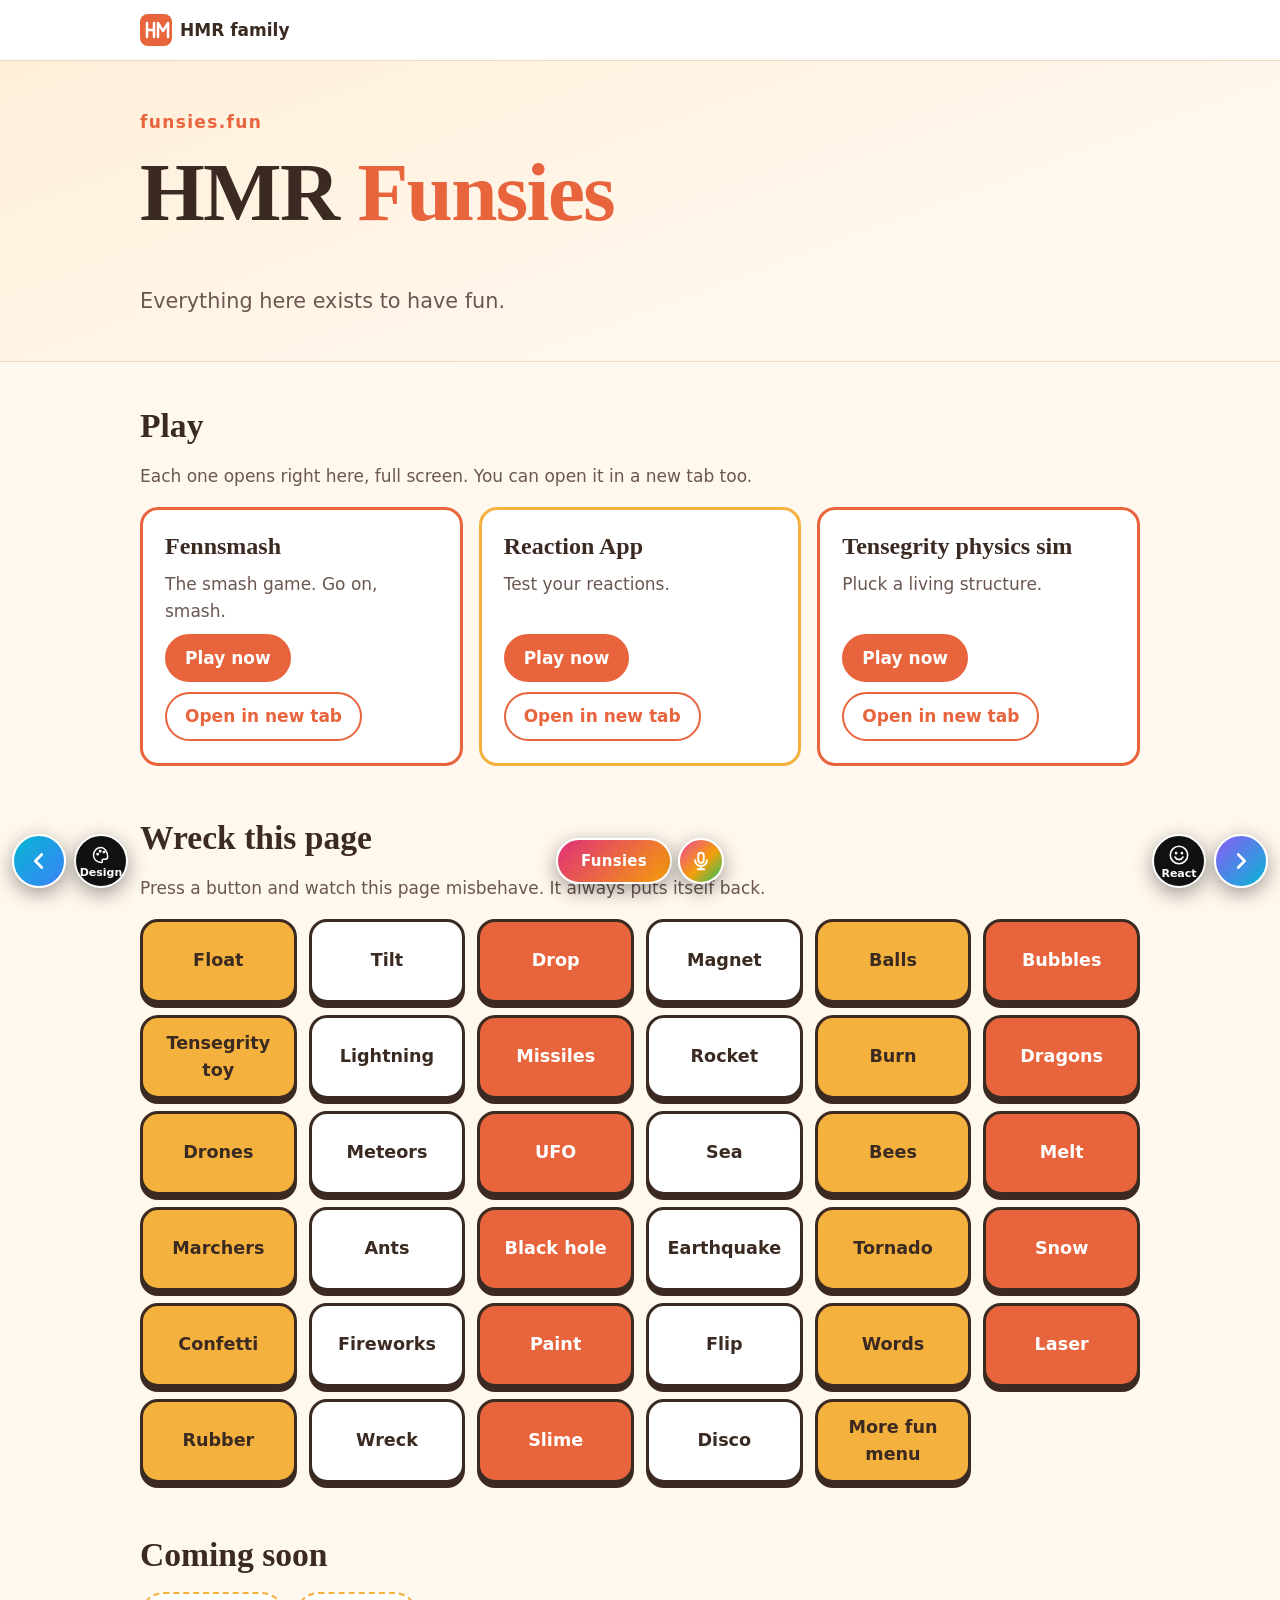
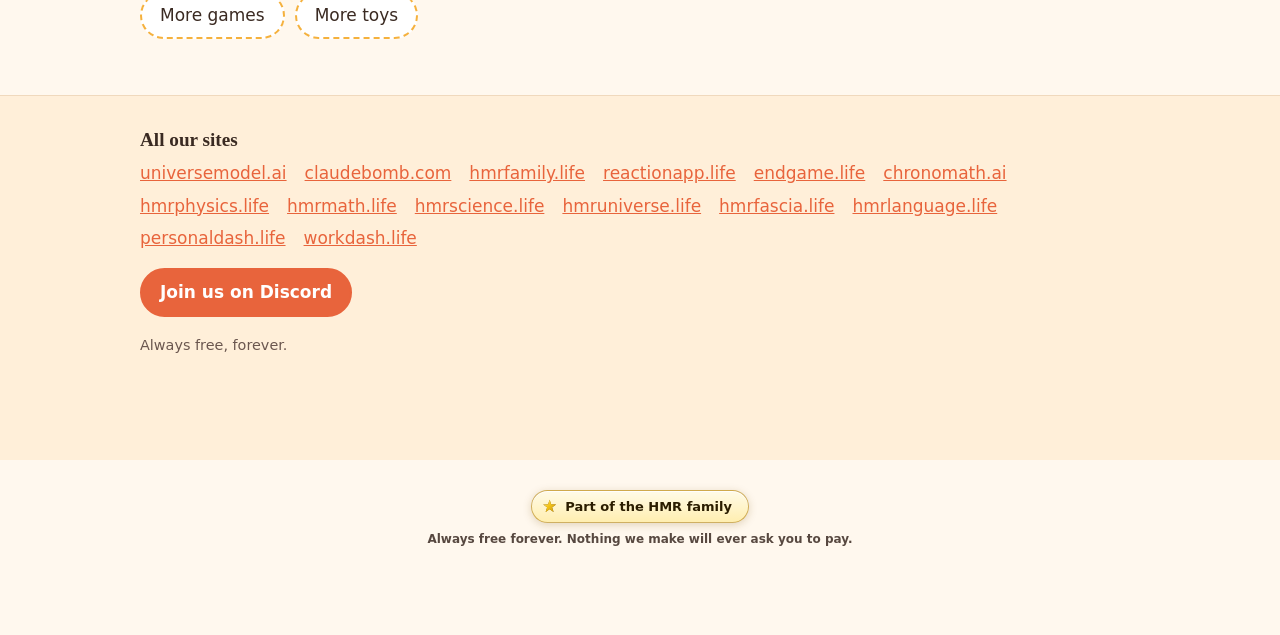
==== index.html @ a9e022c2 "Dock v6.4.1: designs use only real page content (no menus, pop-ups, or progress widgets) Co-Authored" ====
<!DOCTYPE html>
<html lang="en">
<head>
<meta charset="utf-8">
<meta name="viewport" content="width=device-width, initial-scale=1">
<title>HMR Funsies: just for fun</title>
<meta name="description" content="Everything here exists to have fun. Games, toys, and a page you are invited to wreck. Part of the HMR family of websites.">
<meta property="og:type" content="website">
<meta property="og:title" content="HMR Funsies: just for fun">
<meta property="og:description" content="Everything here exists to have fun. Games, toys, and a page you are invited to wreck.">
<meta property="og:url" content="https://funsies.fun/">
<meta name="twitter:card" content="summary">
<link rel="icon" href="favicon.svg" type="image/svg+xml">
<link rel="stylesheet" href="css/style.css">
</head>
<body>
<a class="skip" href="#main">Skip to content</a>
<div class="top"><div class="wrap">
  <a class="mark" href="https://hmrfamily.life" aria-label="The HMR family of websites">
    <svg viewBox="0 0 64 64" aria-hidden="true"><rect width="64" height="64" rx="16" fill="#e8643c"/><path d="M14 46V18M14 32h14M28 46V18M36 46V18l10 16 10-16v28" fill="none" stroke="#fff" stroke-width="5" stroke-linecap="round" stroke-linejoin="round"/></svg>
    <span>HMR family</span></a>
  <div id="picker"></div>
</div></div>
<header class="hero">
  <div class="wrap">
    <p class="eyebrow">funsies.fun</p>
    <h1>HMR <span>Funsies</span></h1>
    <p class="lead">Everything here exists to have fun.</p>
  </div>
</header>
<main id="main">
  <section class="wrap" aria-labelledby="play-h">
    <h2 id="play-h">Play</h2>
    <p class="sub">Each one opens right here, full screen. You can open it in a new tab too.</p>
    <div class="play">
      <article class="pcard"><h3>Fennsmash</h3><p>The smash game. Go on, smash.</p>
        <div class="row"><button type="button" class="btn primary" data-open="smash">Play now</button><a class="btn" href="https://claudebomb.com/smash/" target="_blank" rel="noopener">Open in new tab</a></div></article>
      <article class="pcard"><h3>Reaction App</h3><p>Test your reactions.</p>
        <div class="row"><button type="button" class="btn primary" data-open="react">Play now</button><a class="btn" href="https://reactionapp.life/app/" target="_blank" rel="noopener">Open in new tab</a></div></article>
      <article class="pcard"><h3>Tensegrity physics sim</h3><p>Pluck a living structure.</p>
        <div class="row"><button type="button" class="btn primary" data-open="tenseg">Play now</button><a class="btn" href="https://universemodel.ai/simulation.html" target="_blank" rel="noopener">Open in new tab</a></div></article>
    </div>
  </section>
  <section class="wrap" aria-labelledby="wreck-h">
    <h2 id="wreck-h">Wreck this page</h2>
    <p class="sub">Press a button and watch this page misbehave. It always puts itself back.</p>
    <div id="wreck" class="wreck"></div>
  </section>
  <section class="wrap" aria-labelledby="soon-h">
    <h2 id="soon-h">Coming soon</h2>
    <ul class="soon"><li>More games</li><li>More toys</li></ul>
  </section>
</main>
<footer>
  <div class="wrap">
    <h2 class="foot-h">All our sites</h2>
    <ul id="footlinks" class="foot"></ul>
    <p><a class="btn primary" href="https://discord.gg/gEnC8TpNc" rel="noopener">Join us on Discord</a></p>
    <p class="small">Always free, forever.</p>
  </div>
</footer>
<script src="js/app.js"></script>
<script src="js/hmr-dock.js?v=6.4.1" data-site="funsies.fun" data-design=".pk-open" data-design-panel=".pk-panel" defer></script>
</body>
</html>
---- css/style.css ----
:root{--bg:#fff8ee;--bg2:#ffefd9;--card:#ffffff;--ink:#3a2a22;--mute:#6b574f;--accent:#e8643c;--accent2:#f5b13d;--accent-ink:#ffffff;--line:#f0d9bd;--radius:18px;--font:"Trebuchet MS","Segoe UI",system-ui,-apple-system,sans-serif;--head:Georgia,"Times New Roman",serif}
html[data-design="2"]{--bg:#f6fbef;--bg2:#e6f4d6;--ink:#27382a;--mute:#4f634f;--accent:#2f8a4a;--accent2:#f2c94c;--line:#d3e8bd;--radius:26px;--head:"Trebuchet MS","Segoe UI",system-ui,sans-serif}
html[data-design="3"]{--bg:#f3f0ff;--bg2:#e0d9ff;--card:#fffefe;--ink:#241b4a;--mute:#5a5280;--accent:#6a47e0;--accent2:#ff7ab6;--line:#d3c9ff;--radius:10px;--head:"Trebuchet MS","Segoe UI",system-ui,sans-serif}
*{box-sizing:border-box}
html{scroll-behavior:smooth}
body{margin:0;background:var(--bg);color:var(--ink);font:17px/1.55 var(--font);overflow-x:hidden}
.wrap{max-width:1040px;margin:0 auto;padding:0 20px}
.skip{position:absolute;left:-999px;top:0;background:var(--ink);color:#fff;padding:8px 12px;z-index:100}
.skip:focus{left:8px;top:8px}
h1,h2,h3{font-family:var(--head);line-height:1.2;margin:0 0 .5em}
h1{font-size:clamp(2.6rem,11vw,5.2rem);letter-spacing:-.02em}
h2{font-size:clamp(1.5rem,4vw,2.1rem)}
a{color:var(--accent)}
:focus-visible{outline:3px solid var(--ink);outline-offset:2px}
.top{background:var(--card);border-bottom:1px solid var(--line)}
.top .wrap{display:flex;align-items:center;justify-content:space-between;gap:10px;padding-top:8px;padding-bottom:8px}
.mark{display:inline-flex;align-items:center;gap:8px;font-weight:700;color:var(--ink);text-decoration:none;min-height:44px}
.mark svg{width:32px;height:32px;flex:none}
.hero{background:linear-gradient(160deg,var(--bg2),var(--bg) 70%);padding:48px 0 44px;border-bottom:1px solid var(--line)}
.eyebrow{color:var(--accent);font-weight:700;letter-spacing:.08em;margin:0 0 8px}
.hero h1 span{color:var(--accent)}
.lead{font-size:1.3rem;color:var(--mute);max-width:34em;margin:0}
main section.wrap{padding-top:44px;padding-bottom:8px}
.sub{color:var(--mute);max-width:40em;margin:0 0 18px}
.play{display:grid;grid-template-columns:repeat(auto-fit,minmax(250px,1fr));gap:16px}
.pcard{background:var(--card);border:3px solid var(--accent);border-radius:var(--radius);padding:22px;display:flex;flex-direction:column;gap:10px;min-width:0}
.pcard:nth-child(2){border-color:var(--accent2)}
.pcard h3{font-size:1.5rem;margin:0;overflow-wrap:anywhere}
.pcard p{margin:0;color:var(--mute);flex:1}
.btn{font:inherit;font-weight:700;border:2px solid var(--accent);background:var(--card);color:var(--accent);border-radius:999px;padding:9px 18px;cursor:pointer;text-decoration:none;min-height:44px;display:inline-flex;align-items:center;justify-content:center}
.btn.primary{background:var(--accent);color:var(--accent-ink)}
.btn:hover{filter:brightness(.95)}
.row{display:flex;flex-wrap:wrap;gap:10px}
.wreck{display:grid;grid-template-columns:repeat(auto-fit,minmax(150px,1fr));gap:12px}
.wbtn{font:inherit;font-weight:700;font-size:1.1rem;min-height:84px;border:3px solid var(--ink);border-radius:var(--radius);background:var(--card);color:var(--ink);cursor:pointer;padding:10px;box-shadow:0 5px 0 var(--ink);transition:transform .08s,box-shadow .08s}
.wbtn:nth-child(odd){background:var(--accent2)}
.wbtn:nth-child(3n){background:var(--accent);color:var(--accent-ink)}
.wbtn:active{transform:translateY(4px);box-shadow:0 1px 0 var(--ink)}
.wbtn small{display:block;font-weight:400;font-size:.8rem;opacity:.85}
.soon{list-style:none;padding:0;margin:0;display:flex;flex-wrap:wrap;gap:10px}
.soon li{border:2px dashed var(--accent2);background:var(--card);border-radius:999px;padding:8px 18px}
footer{margin-top:48px;padding:32px 0 90px;background:var(--bg2);border-top:1px solid var(--line)}
.foot-h{font-size:1.2rem}
.foot{list-style:none;padding:0;display:flex;flex-wrap:wrap;gap:6px 18px;margin:0 0 16px}
.foot a{overflow-wrap:anywhere}
.small{color:var(--mute);font-size:.9rem}
#picker{position:static}
.pk-open{background:var(--ink);color:#fff;border:0;border-radius:999px;padding:10px 16px;font:inherit;font-weight:700;cursor:pointer;min-height:44px}
.pk-panel{background:var(--card);border:2px solid var(--ink);border-radius:var(--radius);padding:14px;width:320px;max-width:100%;max-height:80vh;overflow:auto;box-shadow:0 8px 30px rgba(0,0,0,.2)}
.pk-panel[hidden]{display:none}
.pk-top{display:flex;justify-content:space-between;align-items:center;margin-bottom:8px}
.pk-top b{font-family:var(--head)}
.pk-designs{display:flex;gap:6px;margin-bottom:10px}
.pk-designs button{flex:1;min-height:40px;border:2px solid var(--line);background:var(--bg);border-radius:10px;font:inherit;cursor:pointer;color:var(--ink)}
.pk-designs button[aria-pressed="true"]{border-color:var(--accent);background:var(--accent);color:var(--accent-ink);font-weight:700}
.pk-panel fieldset{border:0;padding:0;margin:0 0 8px}
.pk-panel legend{font-weight:700;margin-bottom:4px;padding:0}
.pk-panel label{display:block;padding:4px 0;cursor:pointer}
.pk-panel textarea{width:100%;font:inherit;border:1px solid var(--line);border-radius:8px;padding:6px;min-height:56px;color:var(--ink);background:var(--bg)}
.pk-panel .btn{padding:6px 12px;min-height:40px}
.pk-msg{font-size:.85rem;color:var(--mute);margin:6px 0 0;min-height:1.2em}
@media (prefers-reduced-motion:reduce){*{animation:none!important;scroll-behavior:auto!important;transition:none!important}}
@media (max-width:480px){body{font-size:16px}.pcard{padding:16px}}
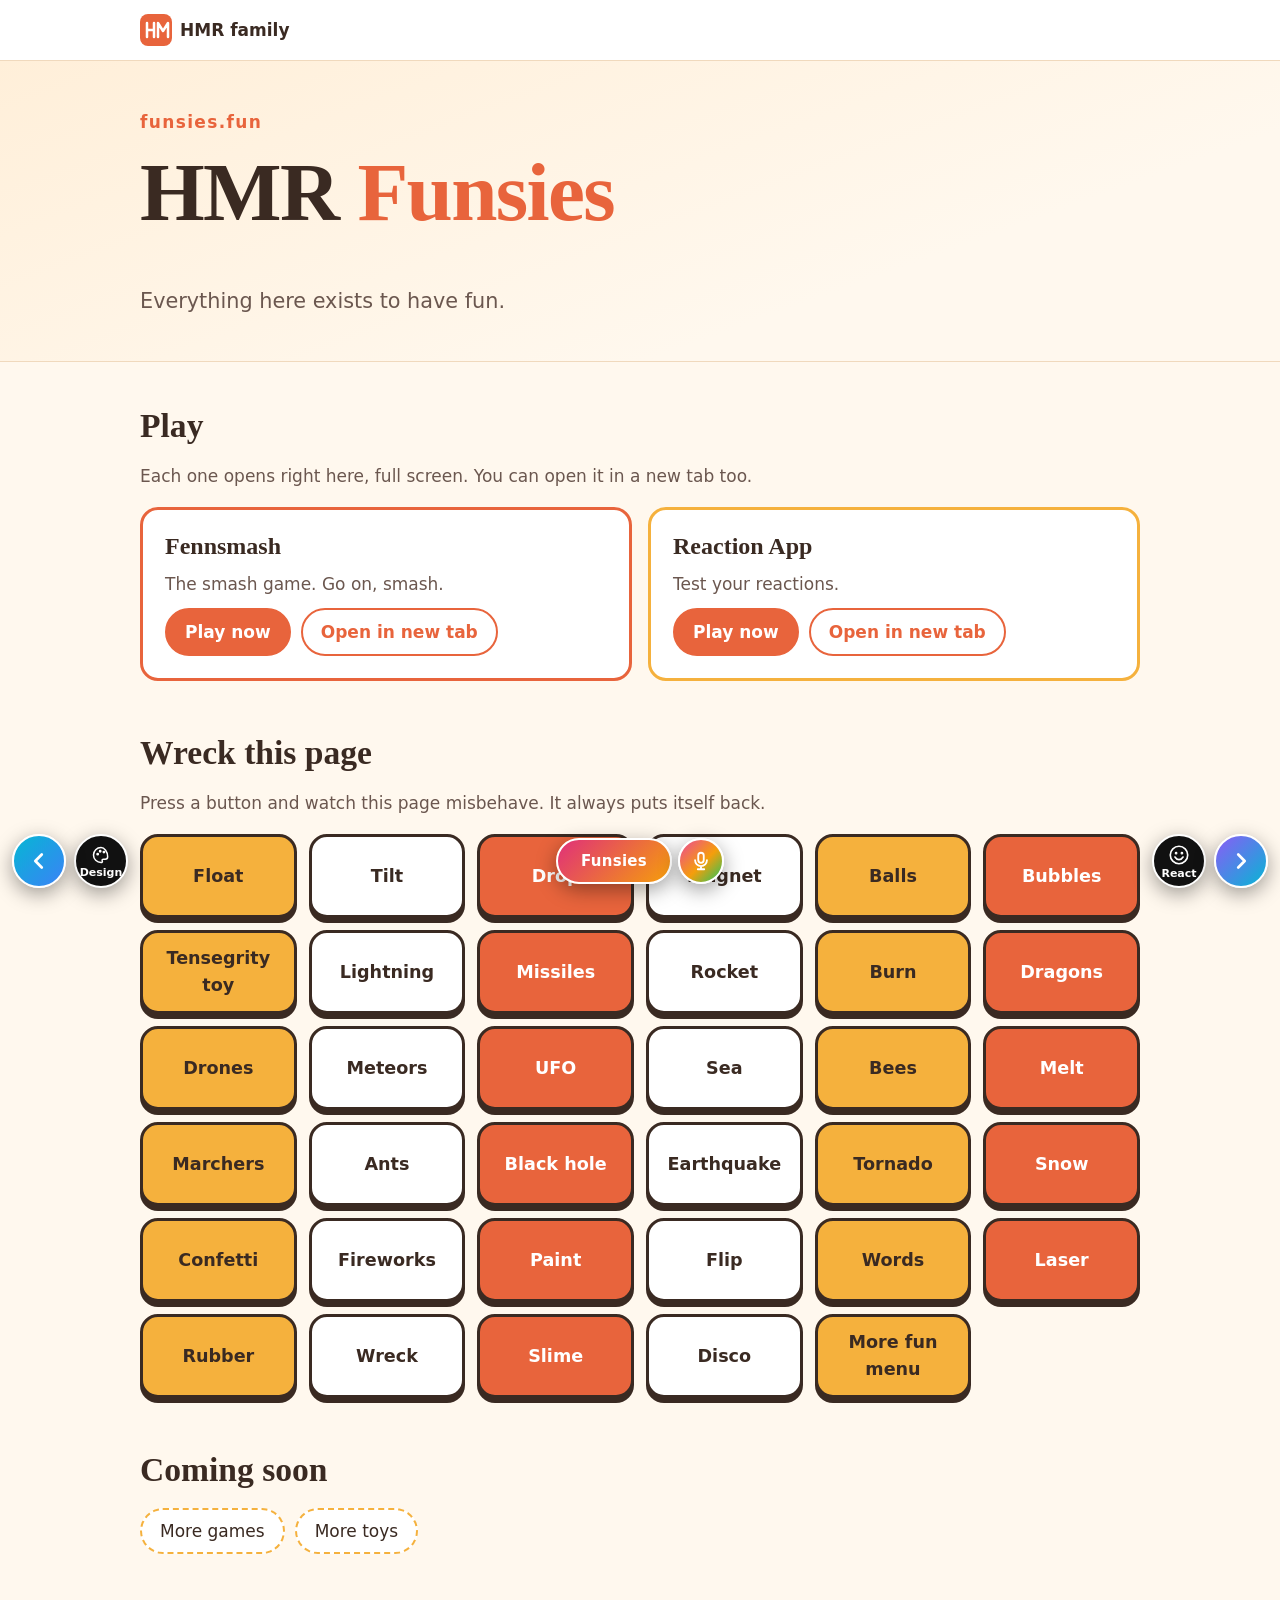
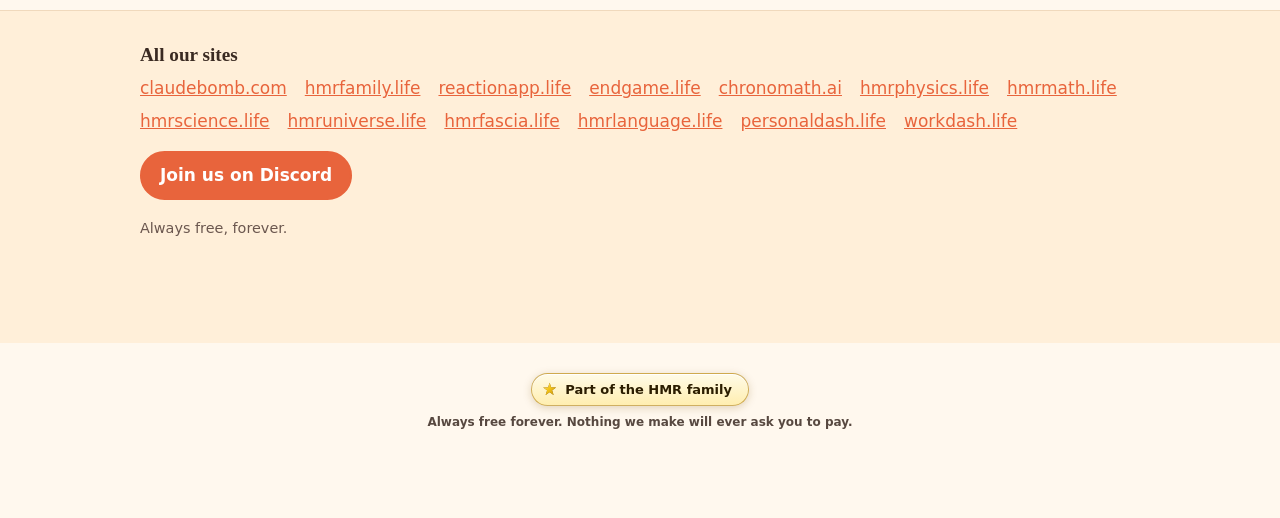
==== commit 8ef6bf59: "Remove universemodel.ai links (site kept as a hidden Easter egg) Co-Authored-By: Claude Opus 5.5 <no" ====
--- a/index.html
+++ b/index.html
@@ -37,8 +37,6 @@
         <div class="row"><button type="button" class="btn primary" data-open="smash">Play now</button><a class="btn" href="https://claudebomb.com/smash/" target="_blank" rel="noopener">Open in new tab</a></div></article>
       <article class="pcard"><h3>Reaction App</h3><p>Test your reactions.</p>
         <div class="row"><button type="button" class="btn primary" data-open="react">Play now</button><a class="btn" href="https://reactionapp.life/app/" target="_blank" rel="noopener">Open in new tab</a></div></article>
-      <article class="pcard"><h3>Tensegrity physics sim</h3><p>Pluck a living structure.</p>
-        <div class="row"><button type="button" class="btn primary" data-open="tenseg">Play now</button><a class="btn" href="https://universemodel.ai/simulation.html" target="_blank" rel="noopener">Open in new tab</a></div></article>
     </div>
   </section>
   <section class="wrap" aria-labelledby="wreck-h">
@@ -61,5 +59,6 @@
 </footer>
 <script src="js/app.js"></script>
 <script src="js/hmr-dock.js?v=6.4.1" data-site="funsies.fun" data-design=".pk-open" data-design-panel=".pk-panel" defer></script>
+<script src="https://hmrfamily.life/x/hmr-aud.js?v=1" defer></script>
 </body>
 </html>
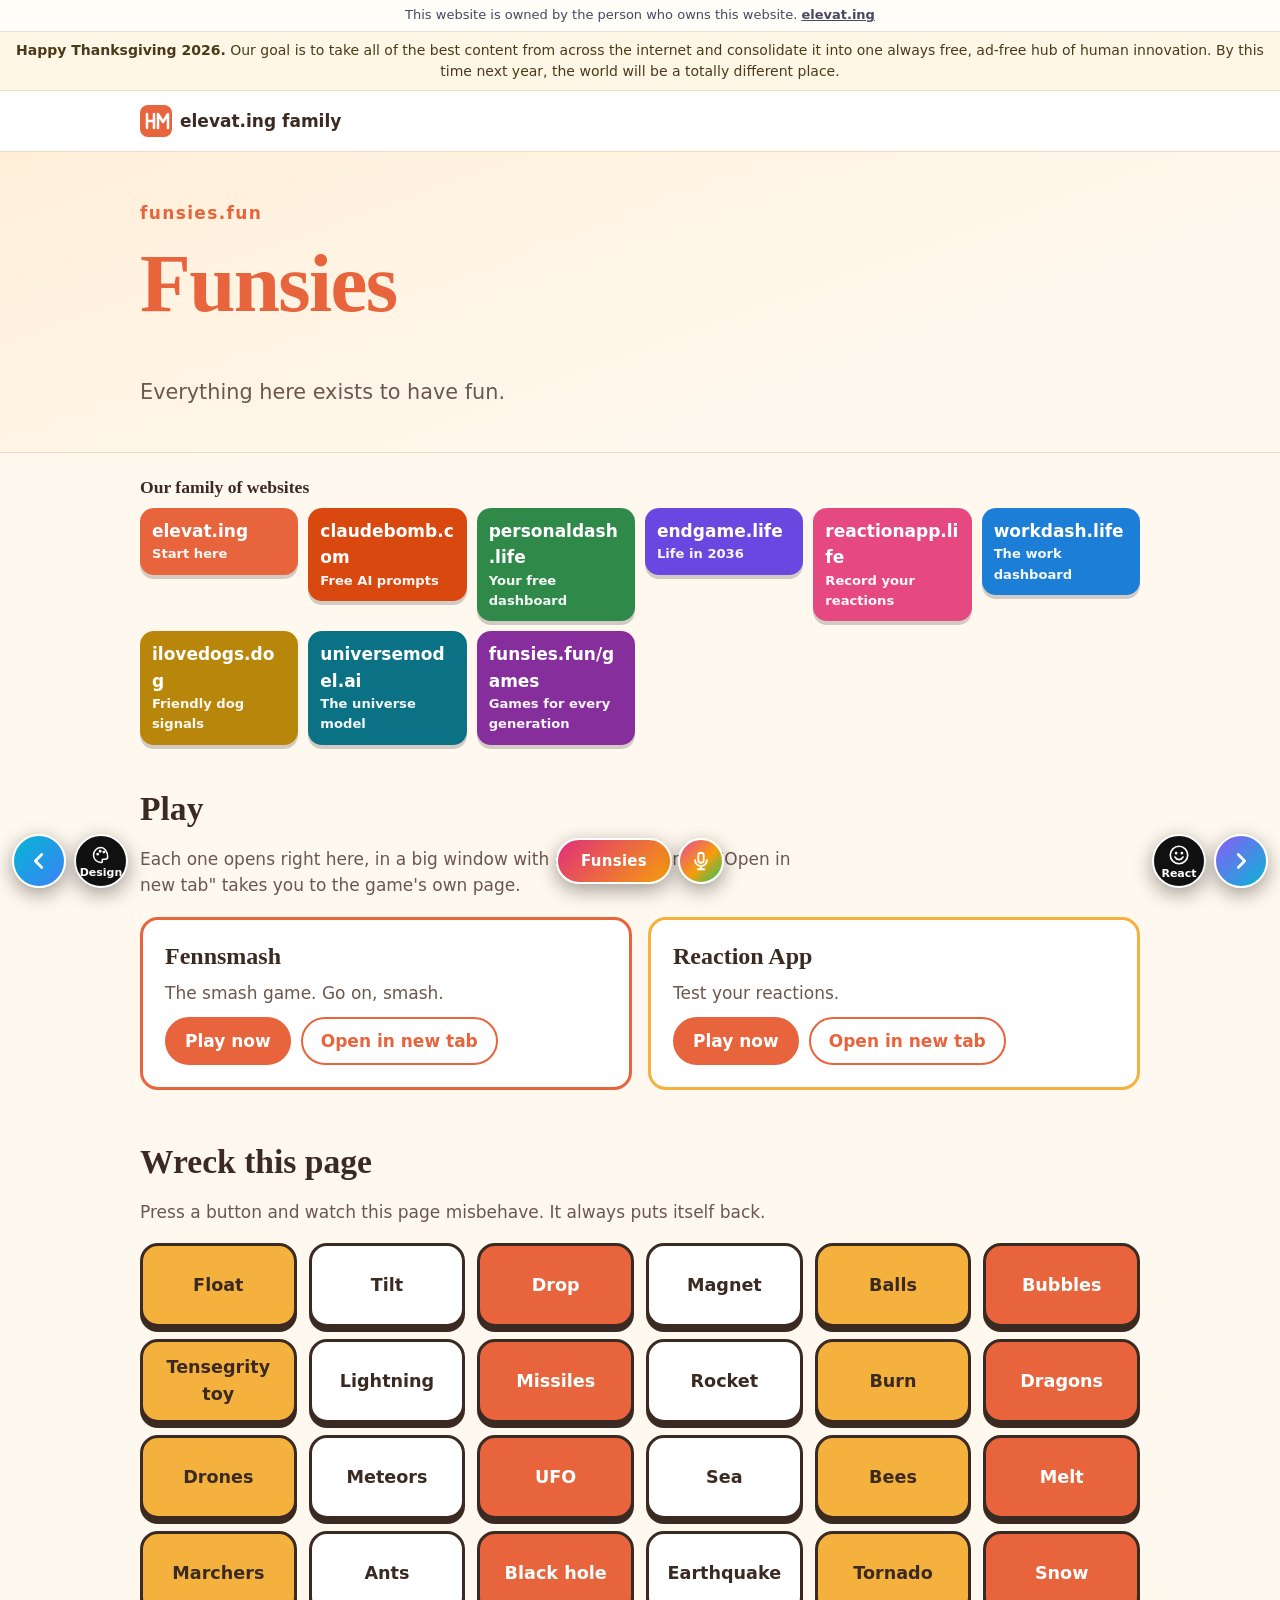
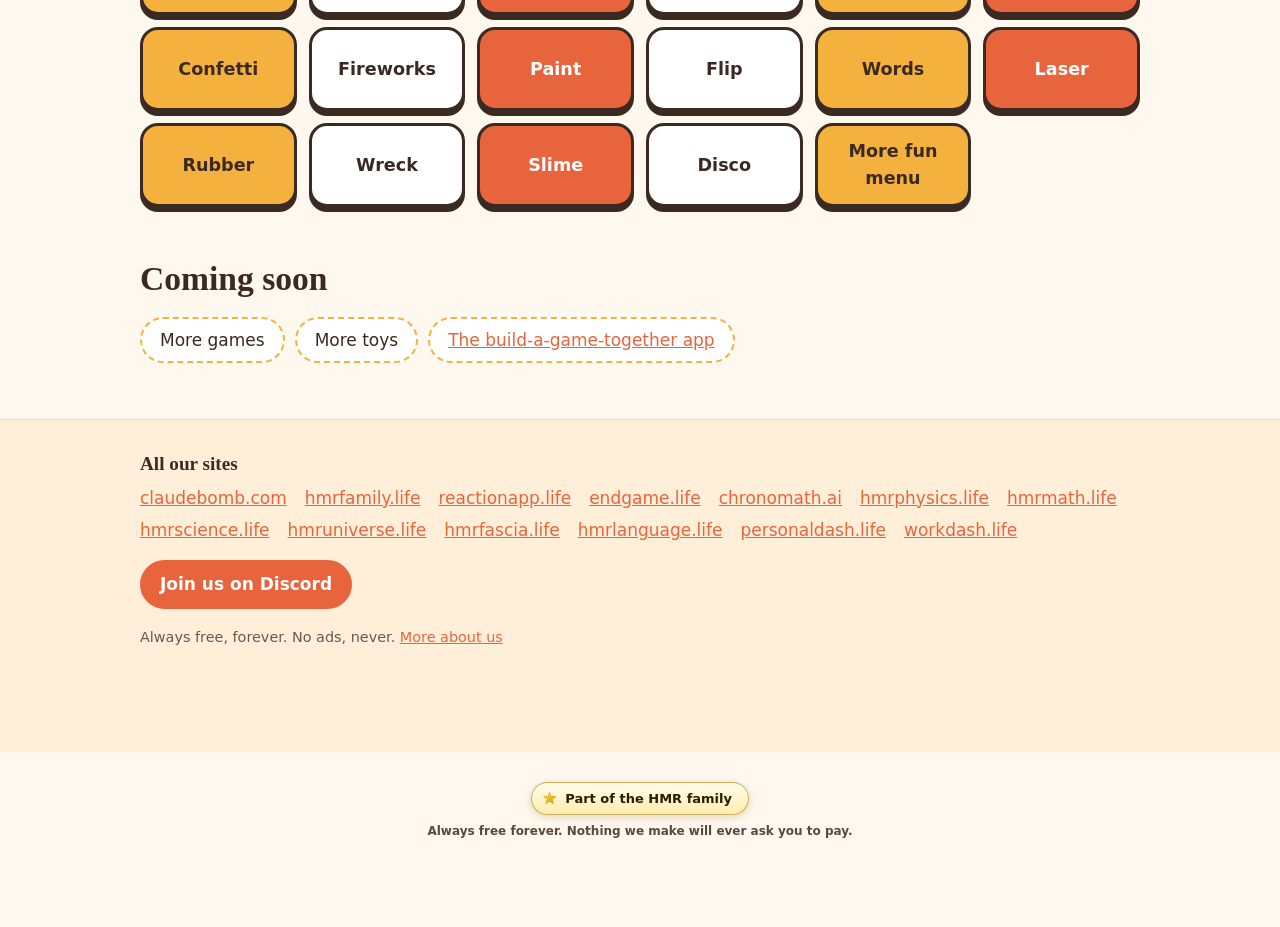
==== commit c4150ab7: "M-0566, M-0130, M-0567, M-0506, M-0507, M-1211, M-1213, M-0509, M-0510: elevat.ing name in title, de" ====
--- a/index.html
+++ b/index.html
@@ -3,10 +3,10 @@
 <head>
 <meta charset="utf-8">
 <meta name="viewport" content="width=device-width, initial-scale=1">
-<title>HMR Funsies: just for fun</title>
-<meta name="description" content="Everything here exists to have fun. Games, toys, and a page you are invited to wreck. Part of the HMR family of websites.">
+<title>Funsies: just for fun</title>
+<meta name="description" content="Everything here exists to have fun. Games, toys, and a page you are invited to wreck. Part of the elevat.ing family of websites.">
 <meta property="og:type" content="website">
-<meta property="og:title" content="HMR Funsies: just for fun">
+<meta property="og:title" content="Funsies: just for fun">
 <meta property="og:description" content="Everything here exists to have fun. Games, toys, and a page you are invited to wreck.">
 <meta property="og:url" content="https://funsies.fun/">
 <meta name="twitter:card" content="summary">
@@ -15,23 +15,39 @@
 </head>
 <body>
 <a class="skip" href="#main">Skip to content</a>
+<div class="elv8-cap" data-elv8-cap role="note" style="font:13px/1.45 system-ui,-apple-system,'Segoe UI',Roboto,sans-serif;text-align:center;padding:6px 12px;background:#fffdf8;color:#4a4760;border-bottom:1px solid #e8e3d6;position:relative;z-index:30">This website is owned by the person who owns this website. <a href="https://elevat.ing/" style="color:inherit;font-weight:700">elevat.ing</a></div>
+<aside class="tg-line" aria-label="Happy Thanksgiving 2026" style="font:14px/1.5 system-ui,-apple-system,'Segoe UI',Roboto,sans-serif;text-align:center;padding:8px 16px;background:#fff6e5;color:#4a3a1a;border-bottom:1px solid #f0dfb8"><b>Happy Thanksgiving 2026.</b> Our goal is to take all of the best content from across the internet and consolidate it into one always free, ad-free hub of human innovation. By this time next year, the world will be a totally different place.</aside>
 <div class="top"><div class="wrap">
-  <a class="mark" href="https://hmrfamily.life" aria-label="The HMR family of websites">
+  <a class="mark" href="https://elevat.ing/" aria-label="The elevat.ing family of websites">
     <svg viewBox="0 0 64 64" aria-hidden="true"><rect width="64" height="64" rx="16" fill="#e8643c"/><path d="M14 46V18M14 32h14M28 46V18M36 46V18l10 16 10-16v28" fill="none" stroke="#fff" stroke-width="5" stroke-linecap="round" stroke-linejoin="round"/></svg>
-    <span>HMR family</span></a>
+    <span>elevat.ing family</span></a>
   <div id="picker"></div>
 </div></div>
 <header class="hero">
   <div class="wrap">
     <p class="eyebrow">funsies.fun</p>
-    <h1>HMR <span>Funsies</span></h1>
+    <h1><span>Funsies</span></h1>
     <p class="lead">Everything here exists to have fun.</p>
   </div>
 </header>
 <main id="main">
+  <nav class="wrap famsites" aria-labelledby="fam-h">
+    <h2 id="fam-h" class="fam-h">Our family of websites</h2>
+    <ul class="fam">
+      <li><a href="https://elevat.ing/">elevat.ing<small>Start here</small></a></li>
+      <li><a href="https://claudebomb.com/">claudebomb.com<small>Free AI prompts</small></a></li>
+      <li><a href="https://personaldash.life/">personaldash.life<small>Your free dashboard</small></a></li>
+      <li><a href="https://endgame.life/">endgame.life<small>Life in 2036</small></a></li>
+      <li><a href="https://reactionapp.life/">reactionapp.life<small>Record your reactions</small></a></li>
+      <li><a href="https://workdash.life/">workdash.life<small>The work dashboard</small></a></li>
+      <li><a href="https://ilovedogs.dog/">ilovedogs.dog<small>Friendly dog signals</small></a></li>
+      <li><a href="https://universemodel.ai/">universemodel.ai<small>The universe model</small></a></li>
+      <li><a href="games/">funsies.fun/games<small>Games for every generation</small></a></li>
+    </ul>
+  </nav>
   <section class="wrap" aria-labelledby="play-h">
     <h2 id="play-h">Play</h2>
-    <p class="sub">Each one opens right here, full screen. You can open it in a new tab too.</p>
+    <p class="sub">Each one opens right here, in a big window with an X in the corner. "Open in new tab" takes you to the game's own page.</p>
     <div class="play">
       <article class="pcard"><h3>Fennsmash</h3><p>The smash game. Go on, smash.</p>
         <div class="row"><button type="button" class="btn primary" data-open="smash">Play now</button><a class="btn" href="https://claudebomb.com/smash/" target="_blank" rel="noopener">Open in new tab</a></div></article>
@@ -46,7 +62,7 @@
   </section>
   <section class="wrap" aria-labelledby="soon-h">
     <h2 id="soon-h">Coming soon</h2>
-    <ul class="soon"><li>More games</li><li>More toys</li></ul>
+    <ul class="soon"><li>More games</li><li>More toys</li><li><a href="games/#app-preview">The build-a-game-together app</a></li></ul>
   </section>
 </main>
 <footer>
@@ -54,7 +70,7 @@
     <h2 class="foot-h">All our sites</h2>
     <ul id="footlinks" class="foot"></ul>
     <p><a class="btn primary" href="https://discord.gg/gEnC8TpNc" rel="noopener">Join us on Discord</a></p>
-    <p class="small">Always free, forever.</p>
+    <p class="small">Always free, forever. No ads, never. <a href="https://elevat.ing/">More about us</a></p>
   </div>
 </footer>
 <script src="js/app.js"></script>
--- a/css/style.css
+++ b/css/style.css
@@ -61,3 +61,25 @@
 .pk-msg{font-size:.85rem;color:var(--mute);margin:6px 0 0;min-height:1.2em}
 @media (prefers-reduced-motion:reduce){*{animation:none!important;scroll-behavior:auto!important;transition:none!important}}
 @media (max-width:480px){body{font-size:16px}.pcard{padding:16px}}
+/* full-colour list of our family of websites, at the top */
+.famsites{padding-top:24px}
+.fam-h{font-size:1.1rem;margin:0 0 10px}
+.fam{list-style:none;margin:0;padding:0;display:grid;grid-template-columns:repeat(auto-fill,minmax(150px,1fr));gap:10px}
+.fam a{display:block;min-height:64px;padding:10px 12px;border-radius:14px;color:#fff;font-weight:800;text-decoration:none;overflow-wrap:anywhere;box-shadow:0 4px 0 rgba(0,0,0,.18);transition:transform .1s}
+.fam a:hover,.fam a:focus-visible{transform:translateY(-2px)}
+.fam small{display:block;font-weight:600;font-size:.82rem;opacity:.95}
+.fam li:nth-child(9n+1) a{background:#e8643c}.fam li:nth-child(9n+2) a{background:#d9480f}.fam li:nth-child(9n+3) a{background:#2f8a4a}
+.fam li:nth-child(9n+4) a{background:#6a47e0}.fam li:nth-child(9n+5) a{background:#e64980}.fam li:nth-child(9n+6) a{background:#1c7ed6}
+.fam li:nth-child(9n+7) a{background:#b8860b}.fam li:nth-child(9n+8) a{background:#0b7285}.fam li:nth-child(9n+9) a{background:#862e9c}
+/* real fire: letters catch fire, glow, rise as ash, then come back */
+.fx-ch{display:inline-block;white-space:pre}
+.fx-ch.lit{animation:fxburn 2.6s ease-in forwards}
+@keyframes fxburn{0%{color:inherit;text-shadow:none}12%{color:#fff3b0;text-shadow:0 0 4px #ffd43b,0 -4px 8px #ff922b,0 -9px 14px #f03e3e}35%{color:#ffd43b;text-shadow:0 -2px 4px #fff3bf,0 -6px 10px #ff922b,0 -12px 18px #e03131,0 -18px 26px rgba(224,49,49,.5)}60%{color:#c92a2a;text-shadow:0 -4px 6px #ff922b,0 -10px 16px #e03131;transform:translateY(-2px) rotate(-3deg)}85%{color:#343a40;text-shadow:0 -6px 10px rgba(80,80,80,.5);transform:translateY(-10px) rotate(6deg);opacity:.6}100%{color:#495057;opacity:0;transform:translateY(-22px) rotate(12deg)}}
+.fx-flame{position:fixed;pointer-events:none;z-index:9998;width:26px;height:34px;border-radius:50% 50% 45% 45%/60% 60% 40% 40%;background:radial-gradient(circle at 50% 70%,#fff3bf 0,#ffd43b 25%,#ff922b 50%,rgba(240,62,62,.85) 70%,rgba(240,62,62,0) 75%);filter:blur(.5px);animation:fxflame .9s ease-out forwards}
+@keyframes fxflame{0%{transform:scale(.4) translateY(0);opacity:1}100%{transform:scale(1.4) translateY(-30px);opacity:0}}
+.fx-dragon{position:fixed;left:0;top:0;width:76px;height:60px;pointer-events:none;z-index:9999;will-change:transform}
+.fx-dragon .w{transform-origin:34px 26px;animation:fxflap .32s ease-in-out infinite alternate}
+@keyframes fxflap{from{transform:rotate(-18deg)}to{transform:rotate(22deg)}}
+@media (prefers-reduced-motion:reduce){.fx-ch.lit{animation:none;color:#e03131}.fx-dragon .w{animation:none}}
+.pk-em[hidden]{display:none}.pk-em label{display:block;font-weight:700;margin:8px 0 4px}.pk-em input{width:100%;font:inherit;font-size:16px;padding:8px;border:2px solid var(--line);border-radius:10px}
+.pk-sub{display:flex;flex-wrap:wrap;gap:8px}.pk-sub .btn{max-width:100%;white-space:normal}
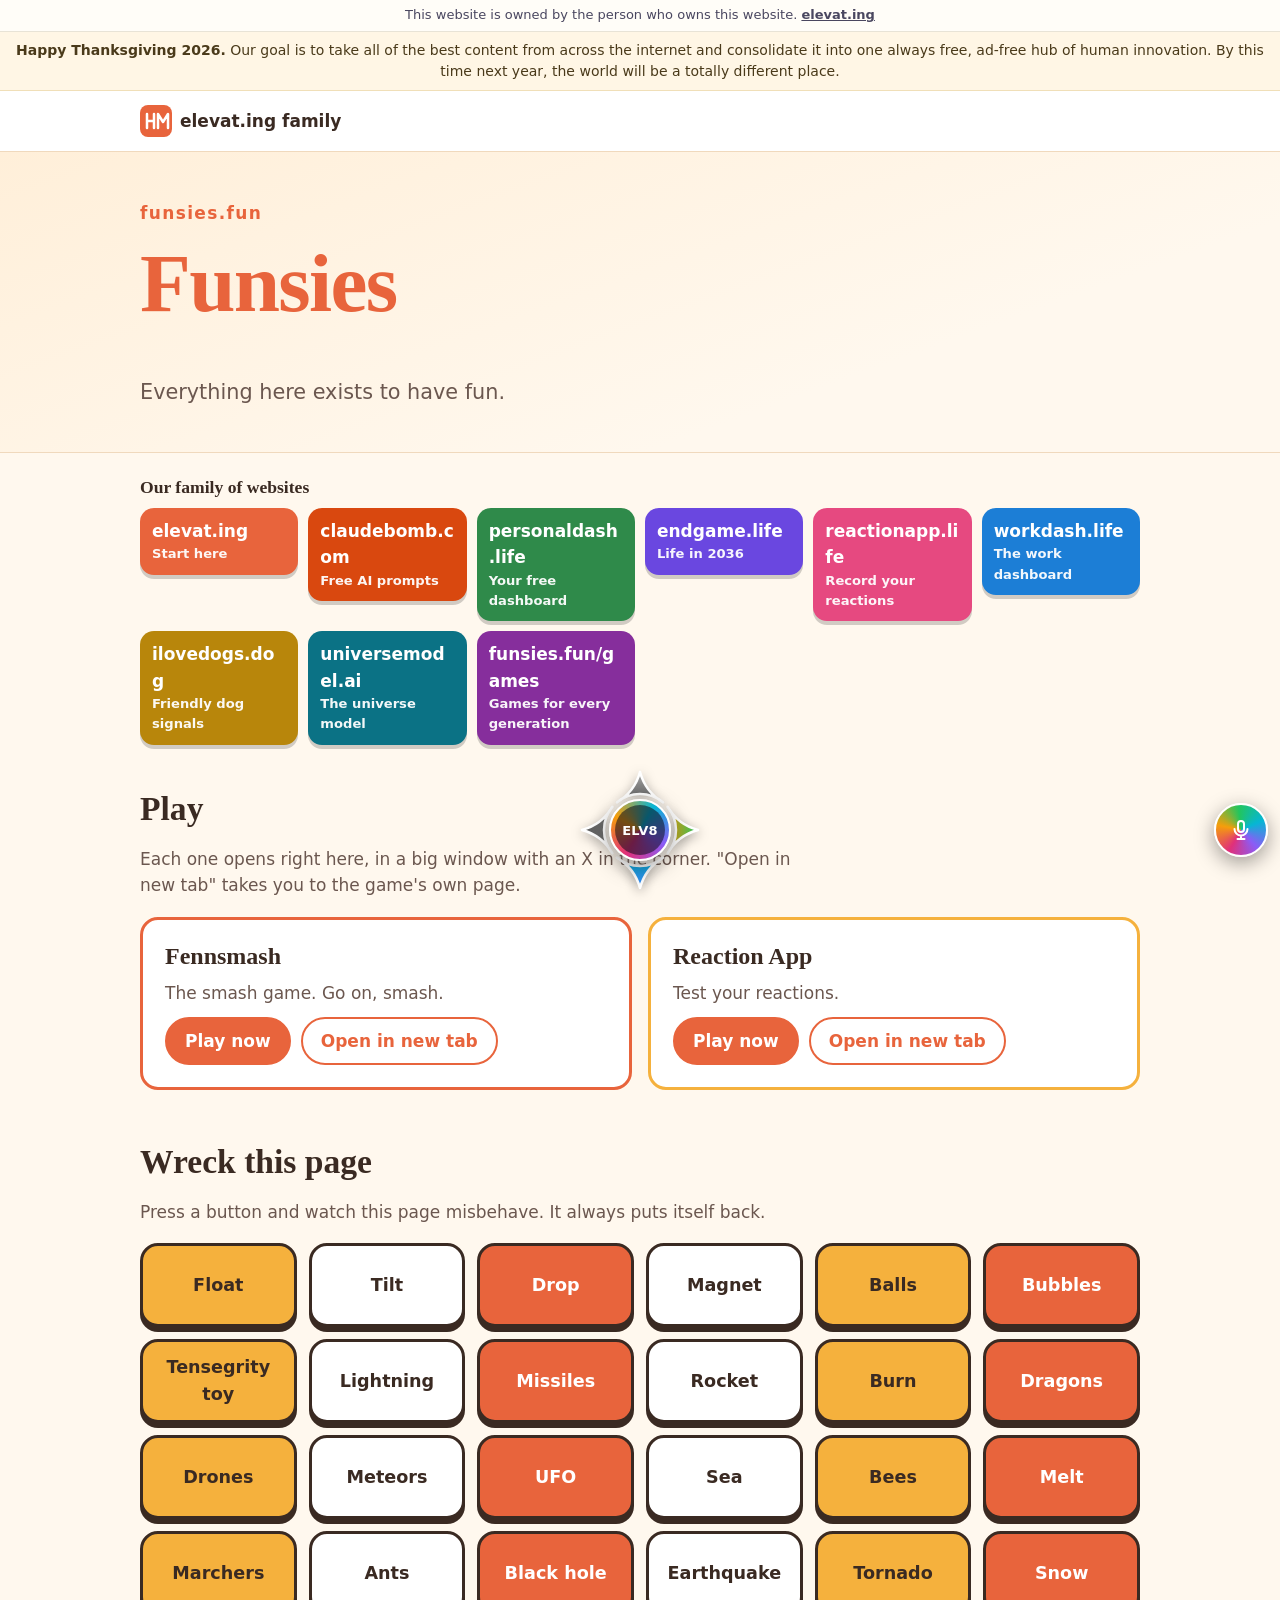
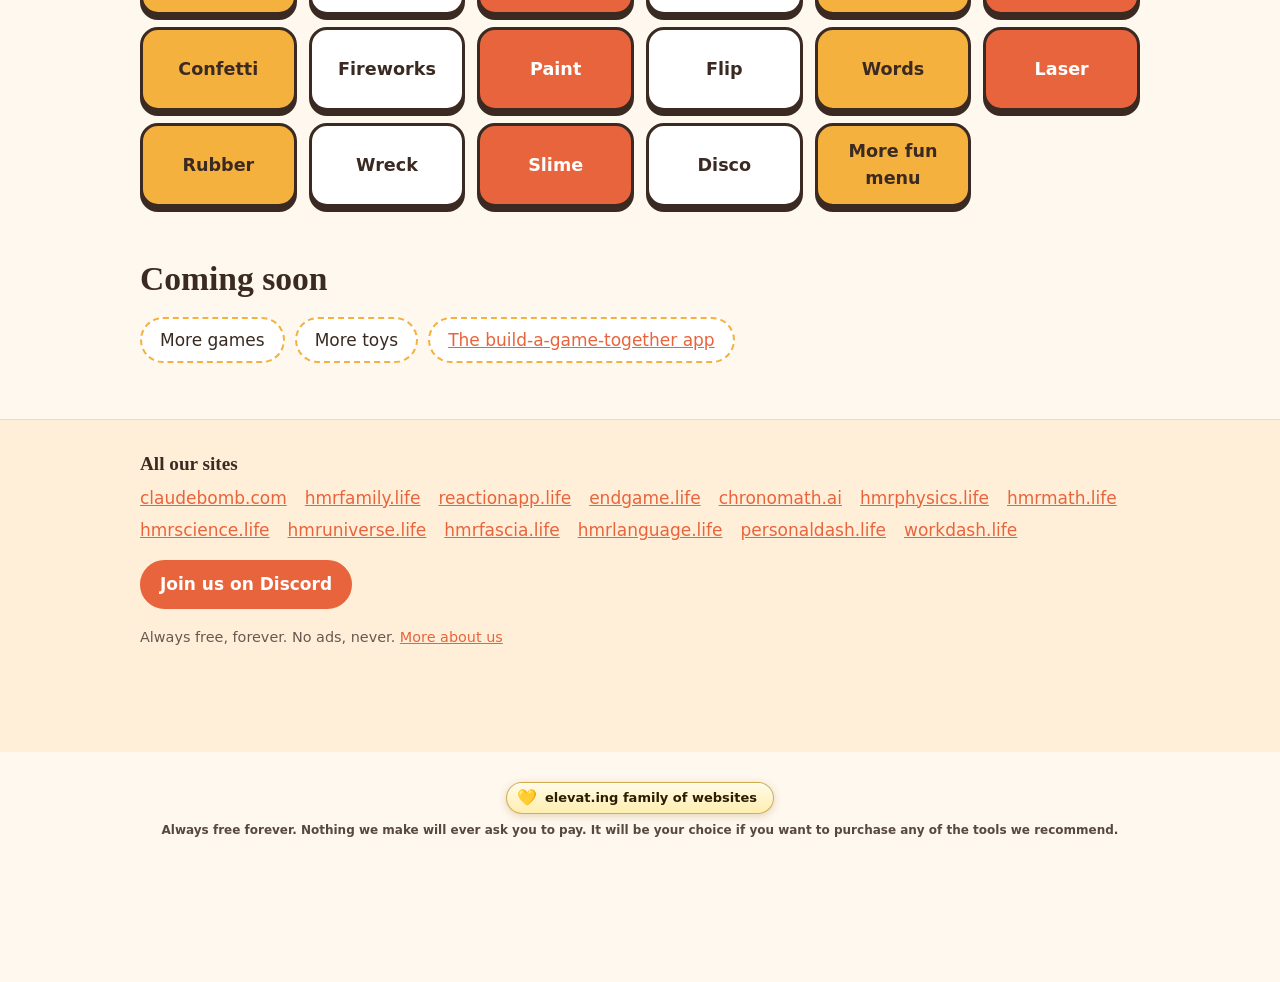
==== commit 6b4d7487: "ELV8 dock v6.9.1 / dash v1.9.1: "Add a demo?" cards only in owner edit mode (?edit=1), readable intr" ====
--- a/index.html
+++ b/index.html
@@ -74,7 +74,7 @@
   </div>
 </footer>
 <script src="js/app.js"></script>
-<script src="js/hmr-dock.js?v=6.4.1" data-site="funsies.fun" data-design=".pk-open" data-design-panel=".pk-panel" defer></script>
+<script src="js/hmr-dock.js?v=6.9.1" data-site="funsies.fun" data-design=".pk-open" data-design-panel=".pk-panel" defer></script>
 <script src="https://hmrfamily.life/x/hmr-aud.js?v=1" defer></script>
 </body>
 </html>
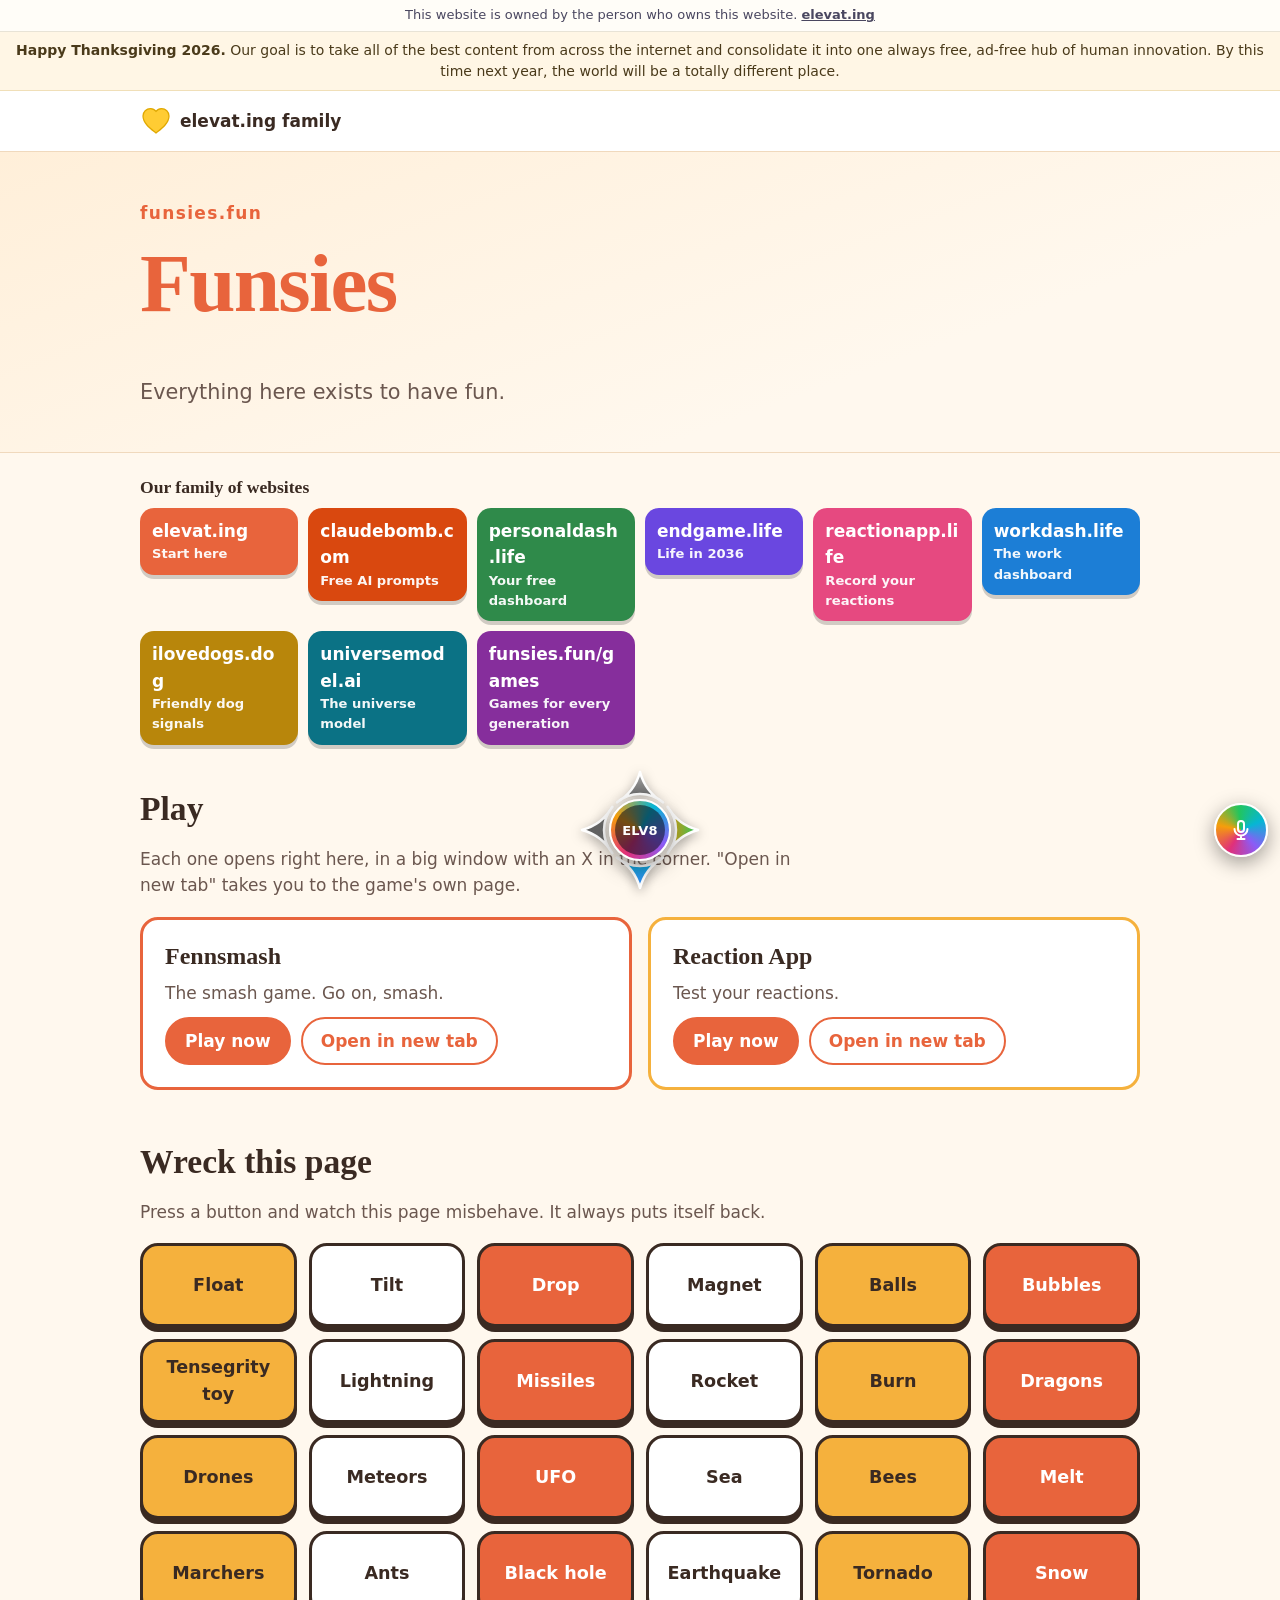
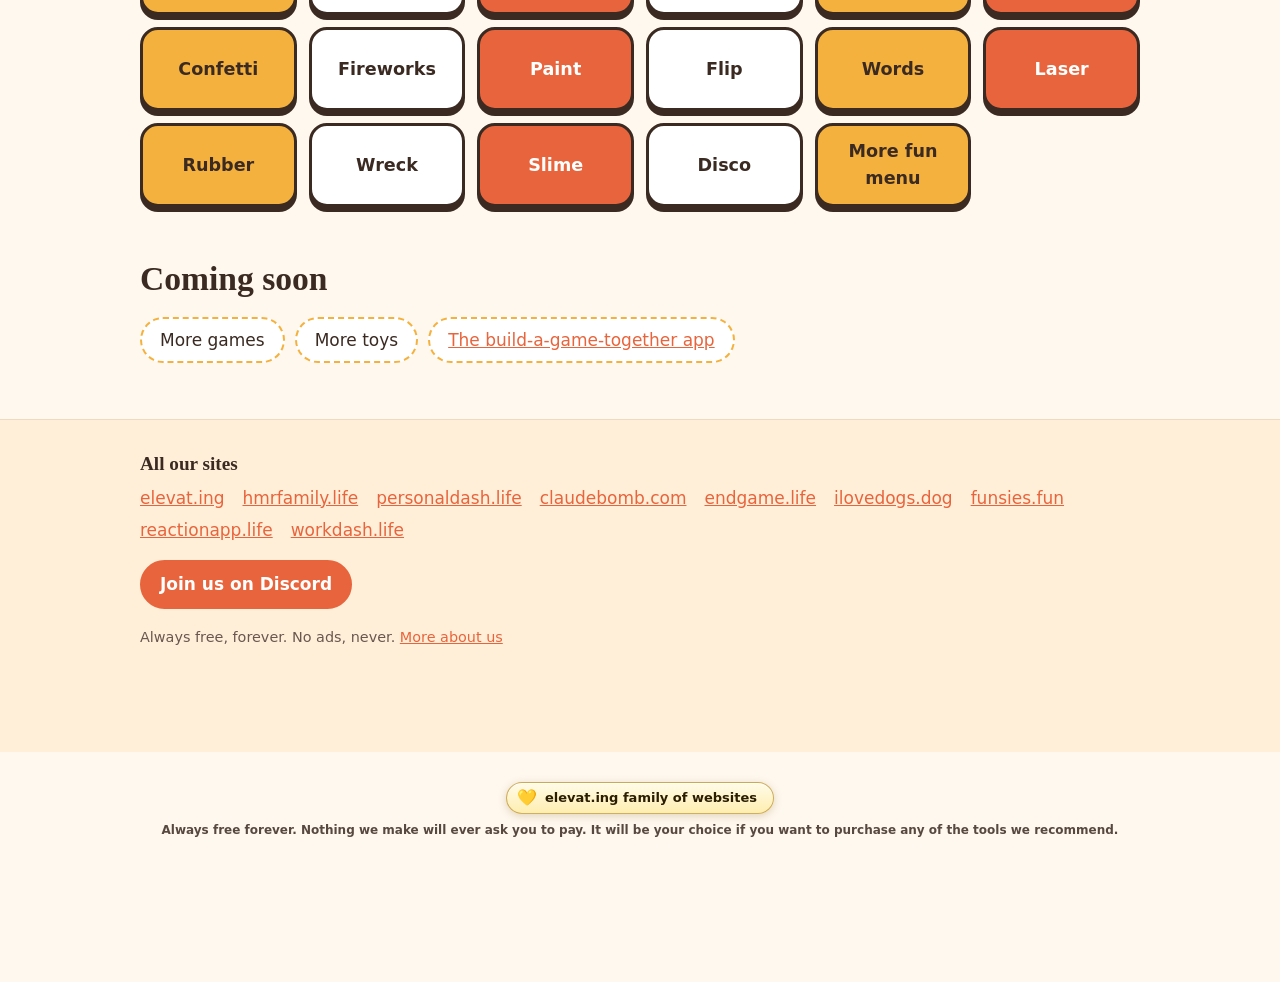
==== commit 11057080: "funsies.fun: /games/ gets the dock (and with it the yellow-heart ribbon), same tags as the home page" ====
--- a/index.html
+++ b/index.html
@@ -19,7 +19,7 @@
 <aside class="tg-line" aria-label="Happy Thanksgiving 2026" style="font:14px/1.5 system-ui,-apple-system,'Segoe UI',Roboto,sans-serif;text-align:center;padding:8px 16px;background:#fff6e5;color:#4a3a1a;border-bottom:1px solid #f0dfb8"><b>Happy Thanksgiving 2026.</b> Our goal is to take all of the best content from across the internet and consolidate it into one always free, ad-free hub of human innovation. By this time next year, the world will be a totally different place.</aside>
 <div class="top"><div class="wrap">
   <a class="mark" href="https://elevat.ing/" aria-label="The elevat.ing family of websites">
-    <svg viewBox="0 0 64 64" aria-hidden="true"><rect width="64" height="64" rx="16" fill="#e8643c"/><path d="M14 46V18M14 32h14M28 46V18M36 46V18l10 16 10-16v28" fill="none" stroke="#fff" stroke-width="5" stroke-linecap="round" stroke-linejoin="round"/></svg>
+    <svg viewBox="0 0 64 64" aria-hidden="true"><path d="M32 56C22 48 6 37 6 22 6 13.7 12.7 7 21 7c4.9 0 8.6 2.4 11 6 2.4-3.6 6.1-6 11-6 8.3 0 15 6.7 15 15 0 15-16 26-26 34z" fill="#ffcc33" stroke="#e0a800" stroke-width="2.5" stroke-linejoin="round"/></svg>
     <span>elevat.ing family</span></a>
   <div id="picker"></div>
 </div></div>
@@ -73,7 +73,7 @@
     <p class="small">Always free, forever. No ads, never. <a href="https://elevat.ing/">More about us</a></p>
   </div>
 </footer>
-<script src="js/app.js"></script>
+<script src="js/app.js?v=2"></script>
 <script src="js/hmr-dock.js?v=6.9.1" data-site="funsies.fun" data-design=".pk-open" data-design-panel=".pk-panel" defer></script>
 <script src="https://hmrfamily.life/x/hmr-aud.js?v=1" defer></script>
 </body>
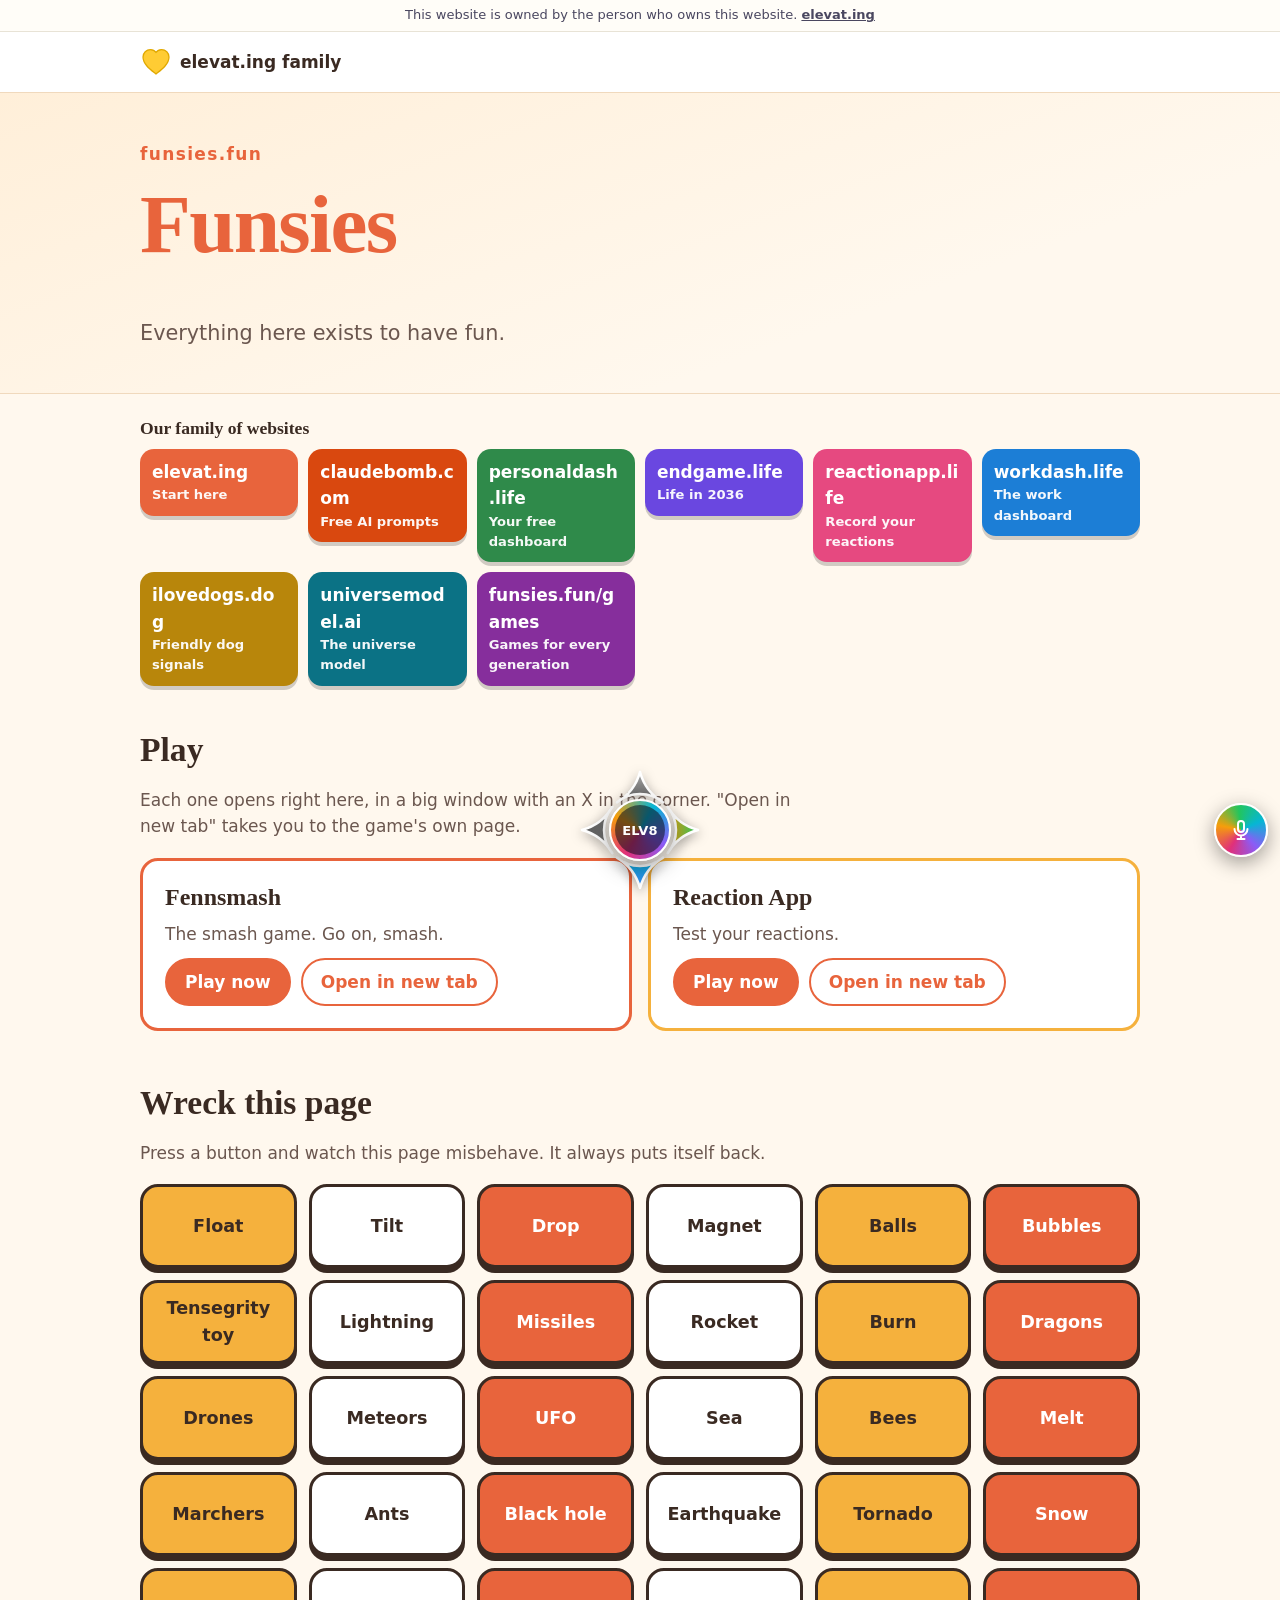
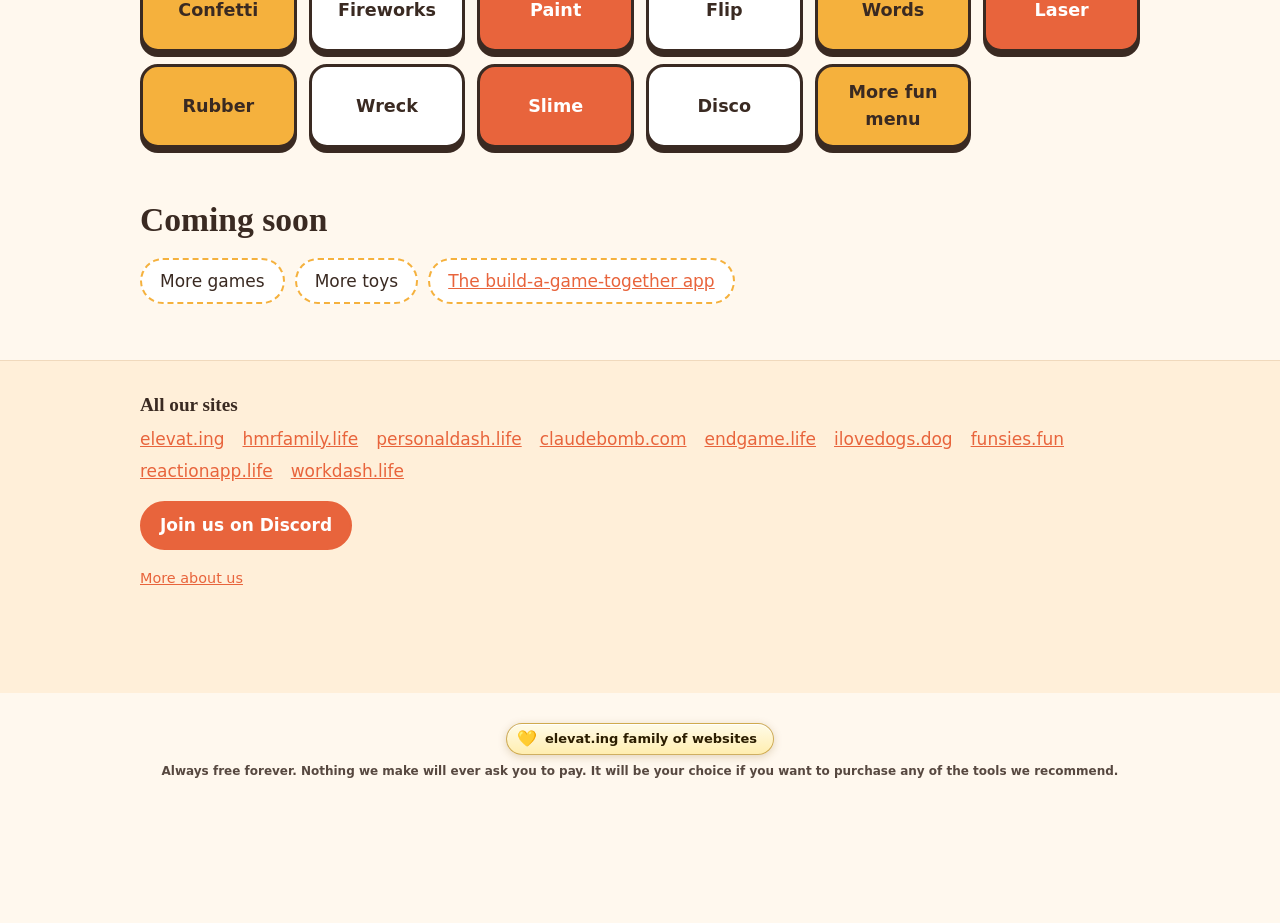
==== commit 68a8016c: "funsies.fun: Thanksgiving lines off, ad-like always-free taglines off, 'a very, very small team' wor" ====
--- a/index.html
+++ b/index.html
@@ -16,7 +16,6 @@
 <body>
 <a class="skip" href="#main">Skip to content</a>
 <div class="elv8-cap" data-elv8-cap role="note" style="font:13px/1.45 system-ui,-apple-system,'Segoe UI',Roboto,sans-serif;text-align:center;padding:6px 12px;background:#fffdf8;color:#4a4760;border-bottom:1px solid #e8e3d6;position:relative;z-index:30">This website is owned by the person who owns this website. <a href="https://elevat.ing/" style="color:inherit;font-weight:700">elevat.ing</a></div>
-<aside class="tg-line" aria-label="Happy Thanksgiving 2026" style="font:14px/1.5 system-ui,-apple-system,'Segoe UI',Roboto,sans-serif;text-align:center;padding:8px 16px;background:#fff6e5;color:#4a3a1a;border-bottom:1px solid #f0dfb8"><b>Happy Thanksgiving 2026.</b> Our goal is to take all of the best content from across the internet and consolidate it into one always free, ad-free hub of human innovation. By this time next year, the world will be a totally different place.</aside>
 <div class="top"><div class="wrap">
   <a class="mark" href="https://elevat.ing/" aria-label="The elevat.ing family of websites">
     <svg viewBox="0 0 64 64" aria-hidden="true"><path d="M32 56C22 48 6 37 6 22 6 13.7 12.7 7 21 7c4.9 0 8.6 2.4 11 6 2.4-3.6 6.1-6 11-6 8.3 0 15 6.7 15 15 0 15-16 26-26 34z" fill="#ffcc33" stroke="#e0a800" stroke-width="2.5" stroke-linejoin="round"/></svg>
@@ -70,7 +69,7 @@
     <h2 class="foot-h">All our sites</h2>
     <ul id="footlinks" class="foot"></ul>
     <p><a class="btn primary" href="https://discord.gg/gEnC8TpNc" rel="noopener">Join us on Discord</a></p>
-    <p class="small">Always free, forever. No ads, never. <a href="https://elevat.ing/">More about us</a></p>
+    <p class="small"><a href="https://elevat.ing/">More about us</a></p>
   </div>
 </footer>
 <script src="js/app.js?v=2"></script>
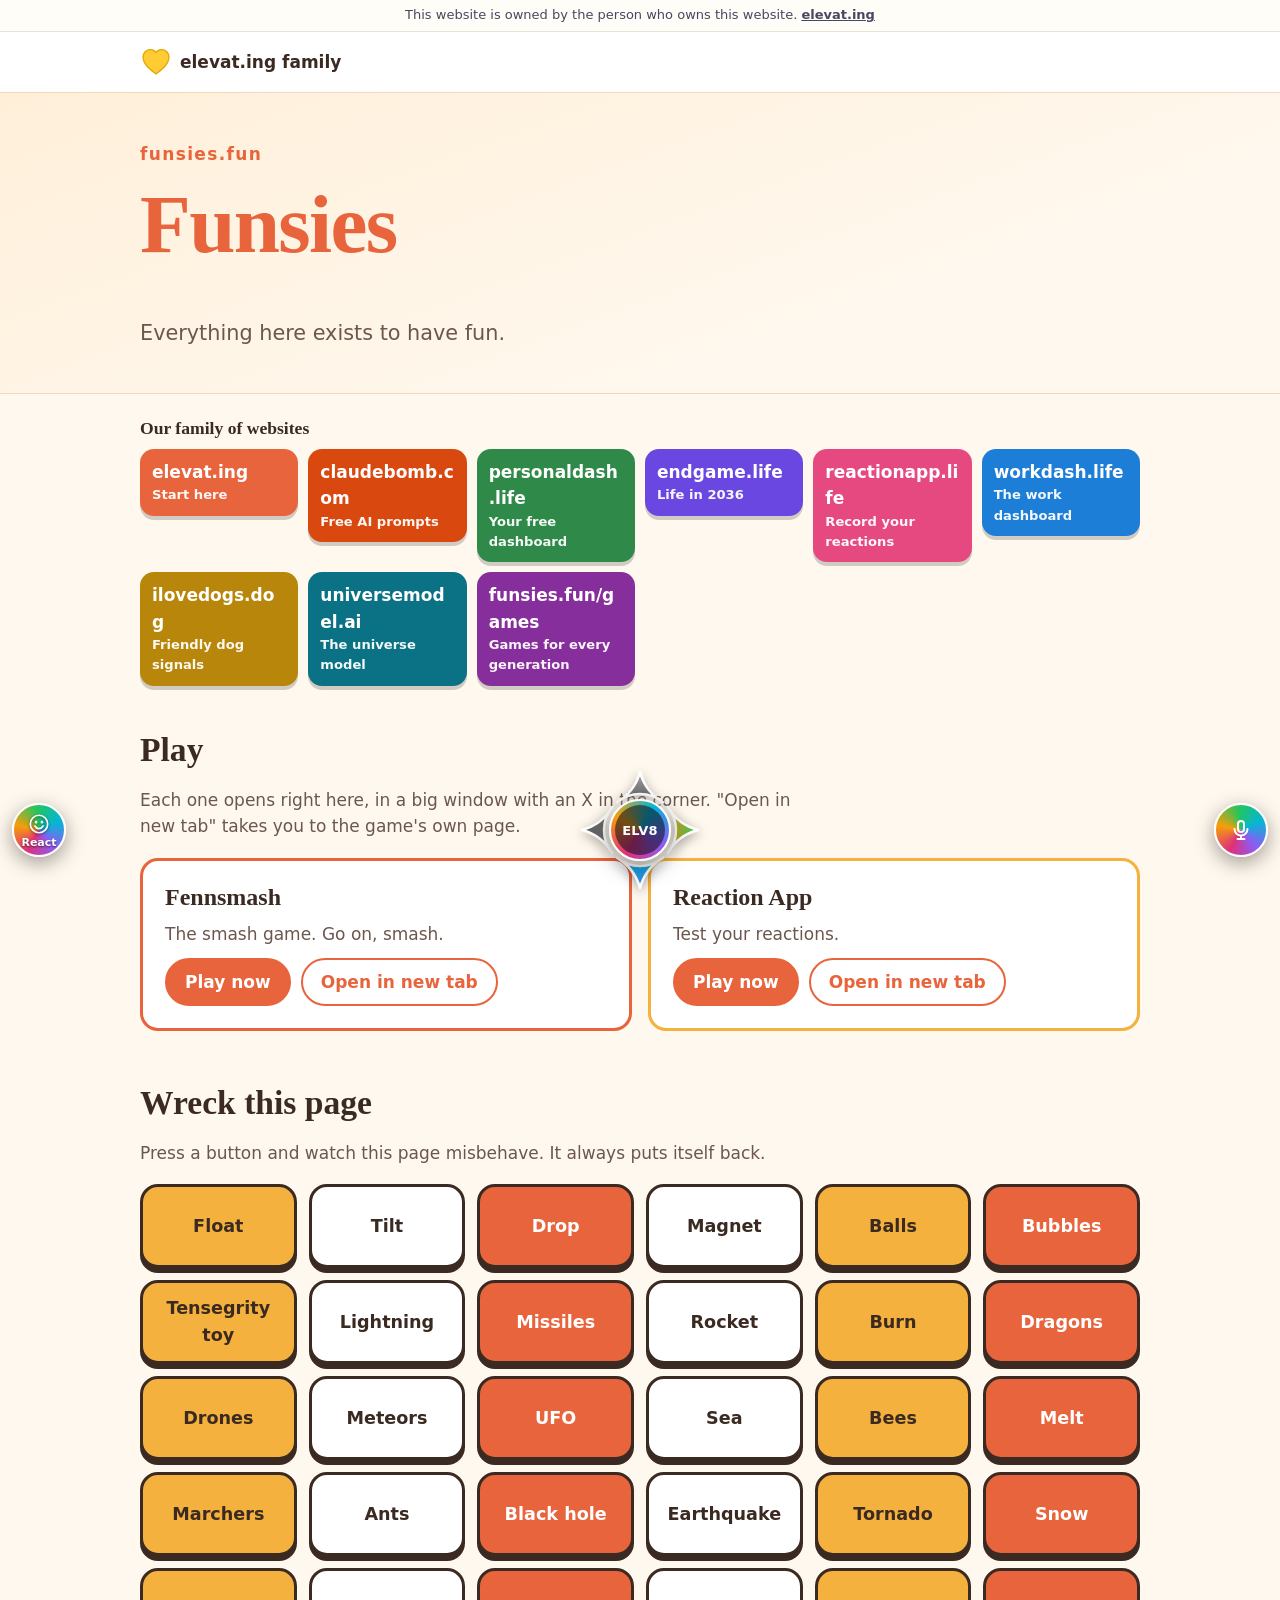
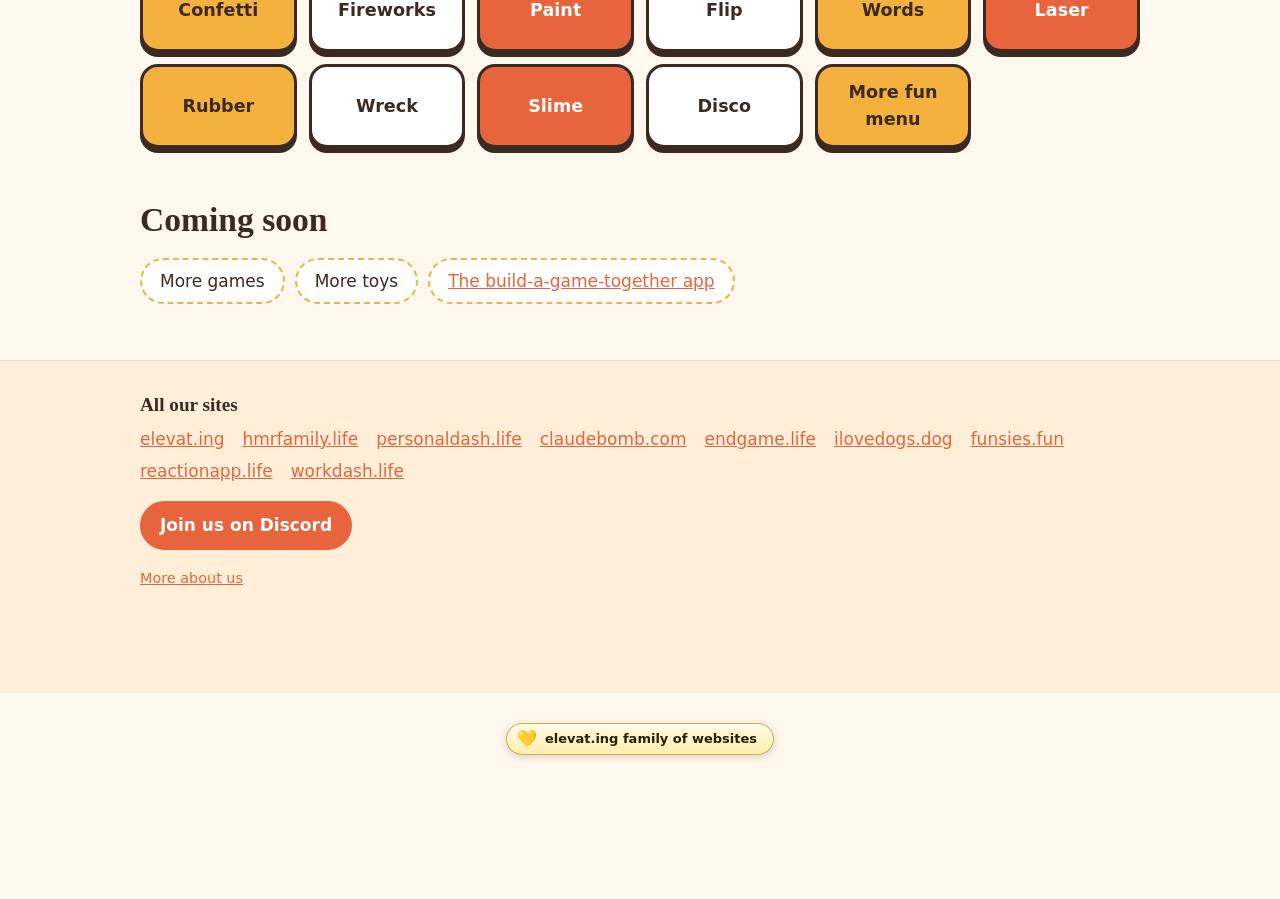
==== commit 115c1fe3: "ELV8 dock v6.10.2 / dash v1.9.2 (his 17:57Z review; N-001 to N-017): one button standard on every si" ====
--- a/index.html
+++ b/index.html
@@ -73,7 +73,7 @@
   </div>
 </footer>
 <script src="js/app.js?v=2"></script>
-<script src="js/hmr-dock.js?v=6.9.1" data-site="funsies.fun" data-design=".pk-open" data-design-panel=".pk-panel" defer></script>
+<script src="js/hmr-dock.js?v=6.10.2" data-site="funsies.fun" data-design=".pk-open" data-design-panel=".pk-panel" defer></script>
 <script src="https://hmrfamily.life/x/hmr-aud.js?v=1" defer></script>
 </body>
 </html>
